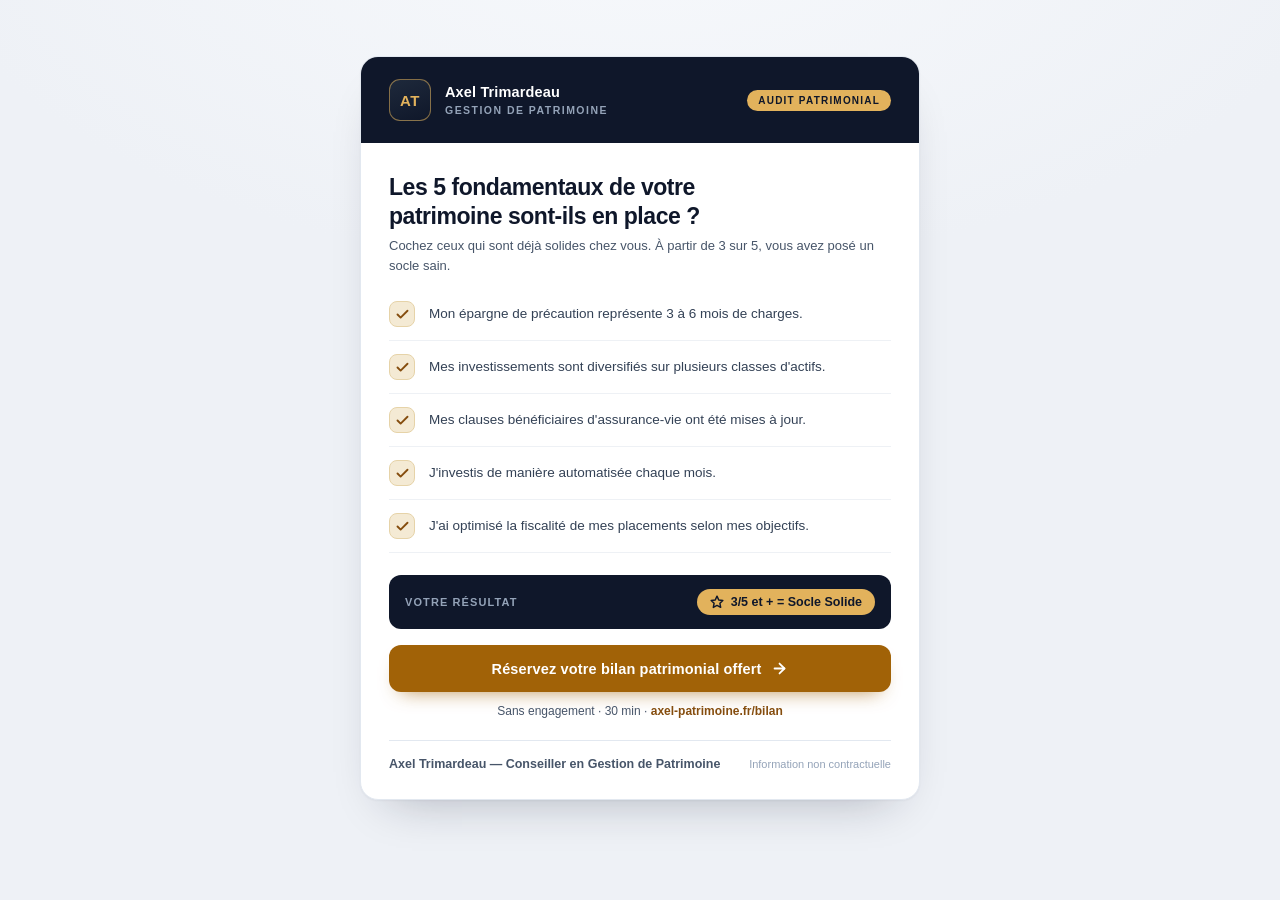
==== test_visuel.html @ 92d30334 "feat: optimize Audit Patrimonial checklist visual Apply ui-ux-pro-max design review recommendations " ====
<!DOCTYPE html>
<html lang="fr">
<head>
<meta charset="UTF-8">
<meta name="viewport" content="width=device-width, initial-scale=1">
<title>Audit Patrimonial — Les 5 fondamentaux | Axel Trimardeau</title>
<style>
  :root {
    --navy:      #0f172a;
    --navy-2:    #1e293b;
    --ink:       #1e293b;
    --ink-soft:  #334155;
    --muted:     #475569;
    --line:      #eef1f5;
    --line-2:    #e2e8f0;
    --page:      #eef1f6;
    --card:      #ffffff;
    --gold:      #a16207;
    --gold-deep: #854d0e;
    --gold-soft: #f4ead4;
    --gold-line: #e6d3a8;
    --gold-lite: #e2b25c;
    --sans: -apple-system, BlinkMacSystemFont, "Segoe UI", Roboto, Helvetica, Arial, sans-serif;
  }
  * { box-sizing: border-box; }
  html, body { margin: 0; padding: 0; }
  body {
    background:
      radial-gradient(1200px 600px at 50% -10%, #f7f9fc 0%, var(--page) 60%);
    font-family: var(--sans);
    color: var(--ink);
    -webkit-font-smoothing: antialiased;
    text-rendering: optimizeLegibility;
    display: flex;
    justify-content: center;
    align-items: flex-start;
    min-height: 100vh;
    padding: clamp(20px, 5vw, 56px);
  }

  .card {
    background: var(--card);
    border: 1px solid var(--line-2);
    border-radius: 18px;
    width: 100%;
    max-width: 560px;
    overflow: hidden;
    box-shadow:
      0 1px 2px rgba(15, 23, 42, .04),
      0 24px 48px -28px rgba(15, 23, 42, .32);
  }

  /* ---- Brand header ---- */
  .head {
    display: flex;
    align-items: center;
    gap: 14px;
    padding: 22px 28px;
    background: var(--navy);
    color: #fff;
  }
  .monogram {
    width: 42px; height: 42px; flex-shrink: 0;
    border-radius: 11px;
    border: 1.5px solid rgba(226, 178, 92, .55);
    background: linear-gradient(160deg, #1e293b, #0f172a);
    display: grid; place-items: center;
    font-weight: 800; font-size: 15px; letter-spacing: .04em;
    color: var(--gold-lite);
  }
  .brand { display: flex; flex-direction: column; line-height: 1.25; }
  .brand .name { font-size: 14.5px; font-weight: 700; letter-spacing: .01em; color: #fff; }
  .brand .role {
    font-size: 10.5px; font-weight: 600; letter-spacing: .14em; text-transform: uppercase;
    color: #94a3b8; margin-top: 2px;
  }
  .head .badge {
    margin-left: auto;
    font-size: 10px; font-weight: 700; letter-spacing: .12em; text-transform: uppercase;
    color: var(--navy); background: var(--gold-lite);
    padding: 5px 11px; border-radius: 999px; white-space: nowrap;
  }

  /* ---- Body ---- */
  .body { padding: 30px 28px 28px; }
  h1 {
    font-size: clamp(20px, 4.6vw, 23px);
    font-weight: 800;
    line-height: 1.24;
    letter-spacing: -.02em;
    margin: 0 0 6px;
    color: var(--navy);
    text-wrap: balance;
  }
  .kicker {
    font-size: 13px; color: var(--muted); margin: 0 0 22px; line-height: 1.5;
  }

  ul.checklist { list-style: none; margin: 0; padding: 0; }
  ul.checklist li {
    display: flex; align-items: center; gap: 14px;
    padding: 13px 0;
    border-bottom: 1px solid var(--line);
  }
  ul.checklist li:first-child { padding-top: 4px; }
  .mark {
    width: 26px; height: 26px; flex-shrink: 0;
    border-radius: 8px;
    background: var(--gold-soft);
    border: 1px solid var(--gold-line);
    display: grid; place-items: center;
    color: var(--gold-deep);
  }
  .mark svg { width: 15px; height: 15px; display: block; }
  .item-text {
    font-size: 13.5px; font-weight: 500; color: var(--ink-soft); line-height: 1.45;
  }

  /* ---- Score result ---- */
  .score {
    display: flex; align-items: center; gap: 12px;
    margin-top: 22px; padding: 14px 16px;
    background: var(--navy);
    border-radius: 12px;
  }
  .score .lab {
    font-size: 11px; font-weight: 600; letter-spacing: .1em; text-transform: uppercase;
    color: #94a3b8;
  }
  .score .pill {
    margin-left: auto;
    display: inline-flex; align-items: center; gap: 7px;
    font-size: 12.5px; font-weight: 700;
    color: var(--navy); background: var(--gold-lite);
    padding: 6px 13px; border-radius: 999px;
    font-variant-numeric: tabular-nums;
  }
  .score .pill svg { width: 14px; height: 14px; }

  /* ---- CTA ---- */
  .cta {
    display: flex; align-items: center; justify-content: center; gap: 10px;
    width: 100%;
    margin-top: 16px;
    padding: 15px 20px;
    background: var(--gold);
    color: #fff;
    font-size: 14.5px; font-weight: 700; letter-spacing: .01em;
    text-decoration: none;
    border: none; border-radius: 12px;
    cursor: pointer;
    transition: background .18s ease, transform .18s ease, box-shadow .18s ease;
    box-shadow: 0 10px 20px -12px rgba(161, 98, 7, .8);
  }
  .cta:hover { background: var(--gold-deep); transform: translateY(-1px); box-shadow: 0 14px 24px -12px rgba(133, 77, 14, .85); }
  .cta:focus-visible { outline: 3px solid var(--gold-lite); outline-offset: 2px; }
  .cta svg { width: 17px; height: 17px; }
  .cta-note {
    text-align: center; font-size: 12px; color: var(--muted); margin: 12px 0 0;
    font-variant-numeric: tabular-nums;
  }
  .cta-note b { color: var(--gold-deep); font-weight: 700; }

  /* ---- Footer ---- */
  .foot {
    margin-top: 22px; padding-top: 16px;
    border-top: 1px solid var(--line-2);
    display: flex; align-items: center; justify-content: space-between; gap: 12px; flex-wrap: wrap;
  }
  .foot .sig { font-size: 12.5px; font-weight: 700; color: var(--muted); }
  .foot .disc { font-size: 11px; color: #94a3b8; }

  @media (prefers-reduced-motion: reduce) {
    .cta { transition: none; }
    .cta:hover { transform: none; }
  }
</style>
</head>
<body>

  <div class="card">
    <div class="head">
      <div class="monogram" aria-hidden="true">AT</div>
      <div class="brand">
        <span class="name">Axel Trimardeau</span>
        <span class="role">Gestion de Patrimoine</span>
      </div>
      <span class="badge">Audit Patrimonial</span>
    </div>

    <div class="body">
      <h1>Les 5 fondamentaux de votre patrimoine sont-ils en place&nbsp;?</h1>
      <p class="kicker">Cochez ceux qui sont déjà solides chez vous. À partir de 3 sur 5, vous avez posé un socle sain.</p>

      <ul class="checklist">
        <li>
          <span class="mark" aria-hidden="true"><svg viewBox="0 0 24 24" fill="none" stroke="currentColor" stroke-width="3" stroke-linecap="round" stroke-linejoin="round"><polyline points="20 6 9 17 4 12"/></svg></span>
          <span class="item-text">Mon épargne de précaution représente 3 à 6 mois de charges.</span>
        </li>
        <li>
          <span class="mark" aria-hidden="true"><svg viewBox="0 0 24 24" fill="none" stroke="currentColor" stroke-width="3" stroke-linecap="round" stroke-linejoin="round"><polyline points="20 6 9 17 4 12"/></svg></span>
          <span class="item-text">Mes investissements sont diversifiés sur plusieurs classes d'actifs.</span>
        </li>
        <li>
          <span class="mark" aria-hidden="true"><svg viewBox="0 0 24 24" fill="none" stroke="currentColor" stroke-width="3" stroke-linecap="round" stroke-linejoin="round"><polyline points="20 6 9 17 4 12"/></svg></span>
          <span class="item-text">Mes clauses bénéficiaires d'assurance-vie ont été mises à jour.</span>
        </li>
        <li>
          <span class="mark" aria-hidden="true"><svg viewBox="0 0 24 24" fill="none" stroke="currentColor" stroke-width="3" stroke-linecap="round" stroke-linejoin="round"><polyline points="20 6 9 17 4 12"/></svg></span>
          <span class="item-text">J'investis de manière automatisée chaque mois.</span>
        </li>
        <li>
          <span class="mark" aria-hidden="true"><svg viewBox="0 0 24 24" fill="none" stroke="currentColor" stroke-width="3" stroke-linecap="round" stroke-linejoin="round"><polyline points="20 6 9 17 4 12"/></svg></span>
          <span class="item-text">J'ai optimisé la fiscalité de mes placements selon mes objectifs.</span>
        </li>
      </ul>

      <div class="score">
        <span class="lab">Votre résultat</span>
        <span class="pill">
          <svg viewBox="0 0 24 24" fill="none" stroke="currentColor" stroke-width="2.5" stroke-linecap="round" stroke-linejoin="round"><path d="M12 2 15 8.5l7 .9-5 4.8 1.3 7L12 17.8 5.7 21.2 7 14.2l-5-4.8 7-.9z"/></svg>
          3/5 et + = Socle Solide
        </span>
      </div>

      <a class="cta" href="https://axel-patrimoine.fr/bilan">
        Réservez votre bilan patrimonial offert
        <svg viewBox="0 0 24 24" fill="none" stroke="currentColor" stroke-width="2.5" stroke-linecap="round" stroke-linejoin="round"><line x1="5" y1="12" x2="19" y2="12"/><polyline points="12 5 19 12 12 19"/></svg>
      </a>
      <p class="cta-note">Sans engagement · 30 min · <b>axel-patrimoine.fr/bilan</b></p>

      <div class="foot">
        <span class="sig">Axel Trimardeau — Conseiller en Gestion de Patrimoine</span>
        <span class="disc">Information non contractuelle</span>
      </div>
    </div>
  </div>

</body>
</html>
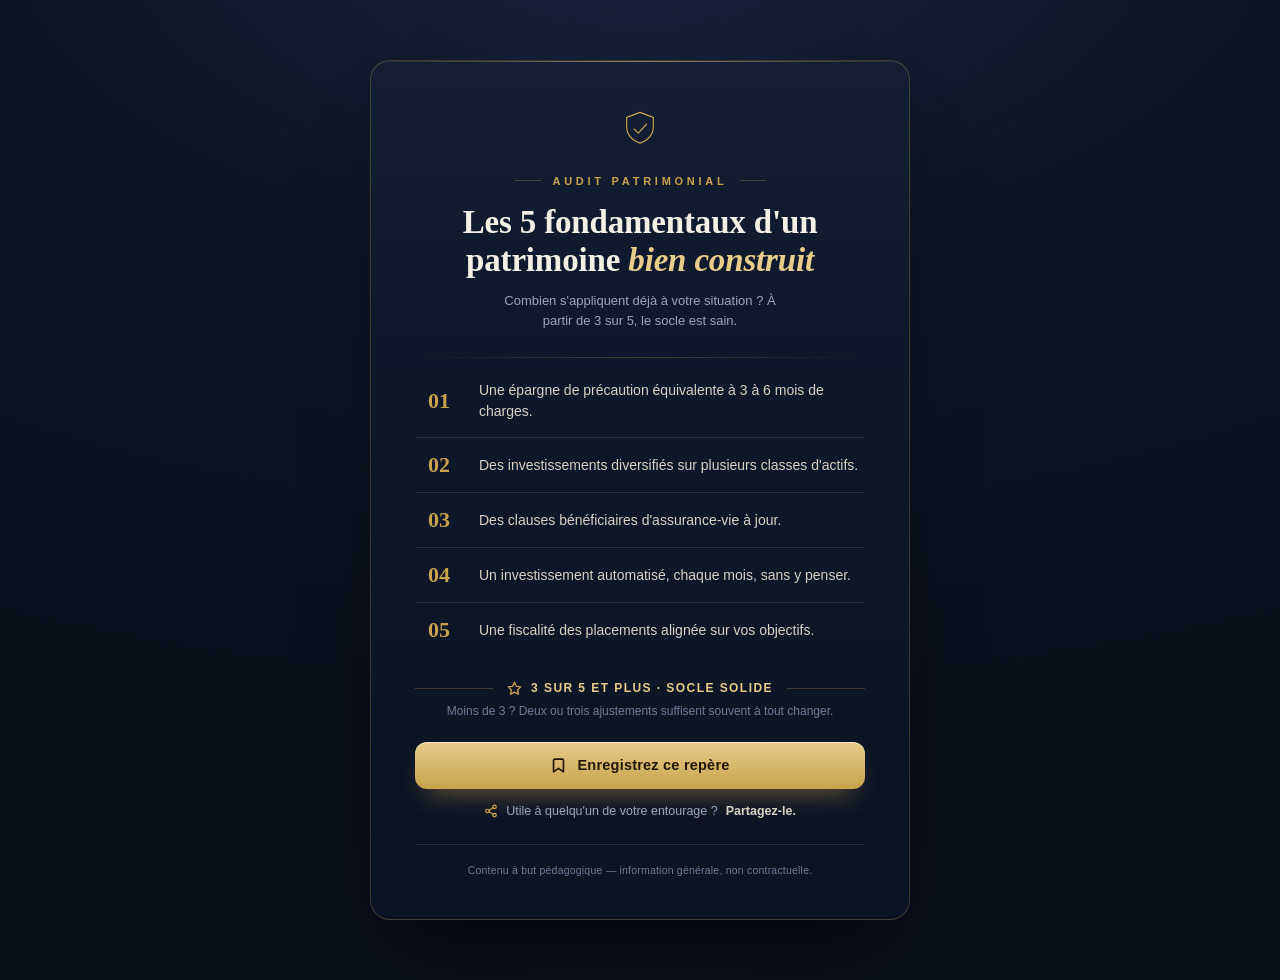
==== commit 9bd6fd5f: "refactor: rework Audit Patrimonial visual as editorial poster - Remove personal name, monogram and a" ====
--- a/test_visuel.html
+++ b/test_visuel.html
@@ -3,172 +3,177 @@
 <head>
 <meta charset="UTF-8">
 <meta name="viewport" content="width=device-width, initial-scale=1">
-<title>Audit Patrimonial — Les 5 fondamentaux | Axel Trimardeau</title>
+<title>Audit Patrimonial — Les 5 fondamentaux</title>
 <style>
   :root {
-    --navy:      #0f172a;
-    --navy-2:    #1e293b;
-    --ink:       #1e293b;
-    --ink-soft:  #334155;
-    --muted:     #475569;
-    --line:      #eef1f5;
-    --line-2:    #e2e8f0;
-    --page:      #eef1f6;
-    --card:      #ffffff;
-    --gold:      #a16207;
-    --gold-deep: #854d0e;
-    --gold-soft: #f4ead4;
-    --gold-line: #e6d3a8;
-    --gold-lite: #e2b25c;
-    --sans: -apple-system, BlinkMacSystemFont, "Segoe UI", Roboto, Helvetica, Arial, sans-serif;
+    --bg-0:      #0a0f1c;
+    --bg-1:      #0e1526;
+    --bg-2:      #16233d;
+    --ivory:     #f4efe4;
+    --ivory-dim: #d9d2c2;
+    --slate:     #9aa6bd;
+    --slate-2:   #6f7c96;
+    --gold:      #c8a24c;
+    --gold-hi:   #e6cd8a;
+    --gold-deep: #a07d33;
+    --hair:      rgba(200, 162, 76, .26);
+    --hair-soft: rgba(244, 239, 228, .10);
+    --serif: "Iowan Old Style", "Palatino Linotype", Palatino, "Book Antiqua", Georgia, "Times New Roman", serif;
+    --sans:  -apple-system, BlinkMacSystemFont, "Segoe UI", Roboto, Helvetica, Arial, sans-serif;
   }
   * { box-sizing: border-box; }
   html, body { margin: 0; padding: 0; }
   body {
+    font-family: var(--sans);
     background:
-      radial-gradient(1200px 600px at 50% -10%, #f7f9fc 0%, var(--page) 60%);
-    font-family: var(--sans);
-    color: var(--ink);
+      radial-gradient(120% 80% at 50% -8%, var(--bg-2) 0%, var(--bg-1) 42%, var(--bg-0) 100%);
+    color: var(--ivory);
     -webkit-font-smoothing: antialiased;
     text-rendering: optimizeLegibility;
     display: flex;
     justify-content: center;
     align-items: flex-start;
     min-height: 100vh;
-    padding: clamp(20px, 5vw, 56px);
-  }
-
-  .card {
-    background: var(--card);
-    border: 1px solid var(--line-2);
-    border-radius: 18px;
+    padding: clamp(20px, 5vw, 60px);
+  }
+
+  .poster {
+    position: relative;
     width: 100%;
-    max-width: 560px;
+    max-width: 540px;
+    padding: clamp(30px, 6vw, 48px) clamp(26px, 5.5vw, 44px) clamp(28px, 5vw, 40px);
+    border: 1px solid var(--hair);
+    border-radius: 20px;
+    background:
+      linear-gradient(180deg, rgba(255,255,255,.02), rgba(255,255,255,0) 30%),
+      linear-gradient(180deg, #101a30 0%, #0c1322 100%);
+    box-shadow:
+      0 1px 0 rgba(255,255,255,.04) inset,
+      0 40px 80px -40px rgba(0,0,0,.85);
     overflow: hidden;
-    box-shadow:
-      0 1px 2px rgba(15, 23, 42, .04),
-      0 24px 48px -28px rgba(15, 23, 42, .32);
-  }
-
-  /* ---- Brand header ---- */
-  .head {
-    display: flex;
+  }
+  /* thin luminous top edge */
+  .poster::before {
+    content: "";
+    position: absolute; inset: 0 0 auto 0; height: 1px;
+    background: linear-gradient(90deg, transparent, var(--gold-hi), transparent);
+    opacity: .55;
+  }
+
+  /* ---- Masthead ---- */
+  .mast { text-align: center; margin-bottom: 26px; }
+  .eyebrow {
+    display: inline-flex; align-items: center; gap: 12px;
+    font-size: 11px; font-weight: 700; letter-spacing: .34em; text-transform: uppercase;
+    color: var(--gold);
+    margin: 0;
+  }
+  .eyebrow::before, .eyebrow::after {
+    content: ""; width: 26px; height: 1px; background: var(--hair);
+  }
+  .crest {
+    width: 40px; height: 40px; margin: 0 auto 18px;
+    color: var(--gold);
+    display: grid; place-items: center;
+  }
+  .crest svg { width: 40px; height: 40px; display: block; }
+
+  h1 {
+    font-family: var(--serif);
+    font-weight: 600;
+    font-size: clamp(25px, 6vw, 33px);
+    line-height: 1.16;
+    letter-spacing: -.005em;
+    margin: 16px 0 0;
+    color: var(--ivory);
+    text-wrap: balance;
+  }
+  h1 em { font-style: italic; color: var(--gold-hi); }
+  .kicker {
+    font-size: 13px; line-height: 1.55; color: var(--slate);
+    max-width: 40ch; margin: 12px auto 0;
+  }
+
+  .rule {
+    height: 1px; margin: 26px 0 6px;
+    background: linear-gradient(90deg, transparent, var(--hair), transparent);
+  }
+
+  /* ---- The five fundamentals (editorial numbered list) ---- */
+  ol.list { list-style: none; margin: 0; padding: 0; counter-reset: f; }
+  ol.list li {
+    display: grid;
+    grid-template-columns: 44px 1fr;
     align-items: center;
-    gap: 14px;
-    padding: 22px 28px;
-    background: var(--navy);
-    color: #fff;
-  }
-  .monogram {
-    width: 42px; height: 42px; flex-shrink: 0;
-    border-radius: 11px;
-    border: 1.5px solid rgba(226, 178, 92, .55);
-    background: linear-gradient(160deg, #1e293b, #0f172a);
-    display: grid; place-items: center;
-    font-weight: 800; font-size: 15px; letter-spacing: .04em;
-    color: var(--gold-lite);
-  }
-  .brand { display: flex; flex-direction: column; line-height: 1.25; }
-  .brand .name { font-size: 14.5px; font-weight: 700; letter-spacing: .01em; color: #fff; }
-  .brand .role {
-    font-size: 10.5px; font-weight: 600; letter-spacing: .14em; text-transform: uppercase;
-    color: #94a3b8; margin-top: 2px;
-  }
-  .head .badge {
-    margin-left: auto;
-    font-size: 10px; font-weight: 700; letter-spacing: .12em; text-transform: uppercase;
-    color: var(--navy); background: var(--gold-lite);
-    padding: 5px 11px; border-radius: 999px; white-space: nowrap;
-  }
-
-  /* ---- Body ---- */
-  .body { padding: 30px 28px 28px; }
-  h1 {
-    font-size: clamp(20px, 4.6vw, 23px);
-    font-weight: 800;
-    line-height: 1.24;
-    letter-spacing: -.02em;
-    margin: 0 0 6px;
-    color: var(--navy);
-    text-wrap: balance;
-  }
-  .kicker {
-    font-size: 13px; color: var(--muted); margin: 0 0 22px; line-height: 1.5;
-  }
-
-  ul.checklist { list-style: none; margin: 0; padding: 0; }
-  ul.checklist li {
-    display: flex; align-items: center; gap: 14px;
-    padding: 13px 0;
-    border-bottom: 1px solid var(--line);
-  }
-  ul.checklist li:first-child { padding-top: 4px; }
-  .mark {
-    width: 26px; height: 26px; flex-shrink: 0;
-    border-radius: 8px;
-    background: var(--gold-soft);
-    border: 1px solid var(--gold-line);
-    display: grid; place-items: center;
-    color: var(--gold-deep);
-  }
-  .mark svg { width: 15px; height: 15px; display: block; }
-  .item-text {
-    font-size: 13.5px; font-weight: 500; color: var(--ink-soft); line-height: 1.45;
-  }
-
-  /* ---- Score result ---- */
-  .score {
-    display: flex; align-items: center; gap: 12px;
-    margin-top: 22px; padding: 14px 16px;
-    background: var(--navy);
-    border-radius: 12px;
-  }
-  .score .lab {
-    font-size: 11px; font-weight: 600; letter-spacing: .1em; text-transform: uppercase;
-    color: #94a3b8;
-  }
-  .score .pill {
-    margin-left: auto;
-    display: inline-flex; align-items: center; gap: 7px;
-    font-size: 12.5px; font-weight: 700;
-    color: var(--navy); background: var(--gold-lite);
-    padding: 6px 13px; border-radius: 999px;
+    gap: 18px;
+    padding: 16px 2px;
+    border-bottom: 1px solid var(--hair-soft);
+  }
+  ol.list li:last-child { border-bottom: none; }
+  ol.list li .n {
+    font-family: var(--serif);
     font-variant-numeric: tabular-nums;
-  }
-  .score .pill svg { width: 14px; height: 14px; }
-
-  /* ---- CTA ---- */
+    font-size: 22px;
+    font-weight: 600;
+    color: var(--gold);
+    line-height: 1;
+    text-align: center;
+  }
+  ol.list li .n::before { counter-increment: f; content: "0" counter(f); }
+  ol.list li .t {
+    font-size: 14px; font-weight: 500; line-height: 1.45; color: var(--ivory-dim);
+  }
+
+  /* ---- Score seal ---- */
+  .seal {
+    display: flex; align-items: center; justify-content: center; gap: 14px;
+    margin: 24px 0 4px;
+  }
+  .seal .ln { flex: 1; height: 1px; background: var(--hair); }
+  .seal .txt {
+    display: inline-flex; align-items: center; gap: 9px;
+    font-size: 12px; font-weight: 700; letter-spacing: .12em; text-transform: uppercase;
+    color: var(--gold-hi);
+    font-variant-numeric: tabular-nums;
+    white-space: nowrap;
+  }
+  .seal .txt svg { width: 15px; height: 15px; color: var(--gold); }
+  .seal-note { text-align: center; font-size: 12px; color: var(--slate-2); margin: 8px 0 0; }
+
+  /* ---- CTA : save + share ---- */
   .cta {
     display: flex; align-items: center; justify-content: center; gap: 10px;
     width: 100%;
-    margin-top: 16px;
+    margin-top: 24px;
     padding: 15px 20px;
-    background: var(--gold);
-    color: #fff;
-    font-size: 14.5px; font-weight: 700; letter-spacing: .01em;
+    border: none; border-radius: 12px;
+    background: linear-gradient(180deg, var(--gold-hi), var(--gold));
+    color: #201603;
+    font-family: var(--sans);
+    font-size: 14.5px; font-weight: 700; letter-spacing: .015em;
     text-decoration: none;
-    border: none; border-radius: 12px;
     cursor: pointer;
-    transition: background .18s ease, transform .18s ease, box-shadow .18s ease;
-    box-shadow: 0 10px 20px -12px rgba(161, 98, 7, .8);
-  }
-  .cta:hover { background: var(--gold-deep); transform: translateY(-1px); box-shadow: 0 14px 24px -12px rgba(133, 77, 14, .85); }
-  .cta:focus-visible { outline: 3px solid var(--gold-lite); outline-offset: 2px; }
+    box-shadow: 0 14px 28px -14px rgba(200,162,76,.7), 0 1px 0 rgba(255,255,255,.5) inset;
+    transition: transform .18s ease, box-shadow .18s ease, filter .18s ease;
+  }
+  .cta:hover { transform: translateY(-1px); filter: brightness(1.04); box-shadow: 0 18px 34px -14px rgba(200,162,76,.8), 0 1px 0 rgba(255,255,255,.6) inset; }
+  .cta:focus-visible { outline: 3px solid var(--gold-hi); outline-offset: 3px; }
   .cta svg { width: 17px; height: 17px; }
   .cta-note {
-    text-align: center; font-size: 12px; color: var(--muted); margin: 12px 0 0;
-    font-variant-numeric: tabular-nums;
-  }
-  .cta-note b { color: var(--gold-deep); font-weight: 700; }
-
-  /* ---- Footer ---- */
+    display: inline-flex; align-items: center; justify-content: center; gap: 8px;
+    width: 100%; text-align: center;
+    font-size: 12.5px; color: var(--slate); margin: 13px 0 0; line-height: 1.5;
+  }
+  .cta-note svg { width: 14px; height: 14px; color: var(--gold); flex-shrink: 0; }
+  .cta-note b { color: var(--ivory-dim); font-weight: 700; }
+
+  /* ---- Footer : neutral, no name ---- */
   .foot {
-    margin-top: 22px; padding-top: 16px;
-    border-top: 1px solid var(--line-2);
-    display: flex; align-items: center; justify-content: space-between; gap: 12px; flex-wrap: wrap;
-  }
-  .foot .sig { font-size: 12.5px; font-weight: 700; color: var(--muted); }
-  .foot .disc { font-size: 11px; color: #94a3b8; }
+    margin-top: 22px; padding-top: 15px;
+    border-top: 1px solid var(--hair-soft);
+    text-align: center;
+  }
+  .foot .disc { font-size: 10.5px; letter-spacing: .02em; color: var(--slate-2); line-height: 1.5; }
 
   @media (prefers-reduced-motion: reduce) {
     .cta { transition: none; }
@@ -178,61 +183,65 @@
 </head>
 <body>
 
-  <div class="card">
-    <div class="head">
-      <div class="monogram" aria-hidden="true">AT</div>
-      <div class="brand">
-        <span class="name">Axel Trimardeau</span>
-        <span class="role">Gestion de Patrimoine</span>
+  <div class="poster">
+    <div class="mast">
+      <div class="crest" aria-hidden="true">
+        <svg viewBox="0 0 48 48" fill="none" stroke="currentColor" stroke-width="1.4" stroke-linecap="round" stroke-linejoin="round">
+          <path d="M24 4 8 10v11c0 10 7 16.5 16 20 9-3.5 16-10 16-20V10z"/>
+          <path d="m17 24 5 5 10-11"/>
+        </svg>
       </div>
-      <span class="badge">Audit Patrimonial</span>
+      <p class="eyebrow">Audit Patrimonial</p>
+      <h1>Les 5 fondamentaux d'un patrimoine <em>bien construit</em></h1>
+      <p class="kicker">Combien s'appliquent déjà à votre situation&nbsp;? À partir de 3 sur 5, le socle est sain.</p>
     </div>
 
-    <div class="body">
-      <h1>Les 5 fondamentaux de votre patrimoine sont-ils en place&nbsp;?</h1>
-      <p class="kicker">Cochez ceux qui sont déjà solides chez vous. À partir de 3 sur 5, vous avez posé un socle sain.</p>
-
-      <ul class="checklist">
-        <li>
-          <span class="mark" aria-hidden="true"><svg viewBox="0 0 24 24" fill="none" stroke="currentColor" stroke-width="3" stroke-linecap="round" stroke-linejoin="round"><polyline points="20 6 9 17 4 12"/></svg></span>
-          <span class="item-text">Mon épargne de précaution représente 3 à 6 mois de charges.</span>
-        </li>
-        <li>
-          <span class="mark" aria-hidden="true"><svg viewBox="0 0 24 24" fill="none" stroke="currentColor" stroke-width="3" stroke-linecap="round" stroke-linejoin="round"><polyline points="20 6 9 17 4 12"/></svg></span>
-          <span class="item-text">Mes investissements sont diversifiés sur plusieurs classes d'actifs.</span>
-        </li>
-        <li>
-          <span class="mark" aria-hidden="true"><svg viewBox="0 0 24 24" fill="none" stroke="currentColor" stroke-width="3" stroke-linecap="round" stroke-linejoin="round"><polyline points="20 6 9 17 4 12"/></svg></span>
-          <span class="item-text">Mes clauses bénéficiaires d'assurance-vie ont été mises à jour.</span>
-        </li>
-        <li>
-          <span class="mark" aria-hidden="true"><svg viewBox="0 0 24 24" fill="none" stroke="currentColor" stroke-width="3" stroke-linecap="round" stroke-linejoin="round"><polyline points="20 6 9 17 4 12"/></svg></span>
-          <span class="item-text">J'investis de manière automatisée chaque mois.</span>
-        </li>
-        <li>
-          <span class="mark" aria-hidden="true"><svg viewBox="0 0 24 24" fill="none" stroke="currentColor" stroke-width="3" stroke-linecap="round" stroke-linejoin="round"><polyline points="20 6 9 17 4 12"/></svg></span>
-          <span class="item-text">J'ai optimisé la fiscalité de mes placements selon mes objectifs.</span>
-        </li>
-      </ul>
-
-      <div class="score">
-        <span class="lab">Votre résultat</span>
-        <span class="pill">
-          <svg viewBox="0 0 24 24" fill="none" stroke="currentColor" stroke-width="2.5" stroke-linecap="round" stroke-linejoin="round"><path d="M12 2 15 8.5l7 .9-5 4.8 1.3 7L12 17.8 5.7 21.2 7 14.2l-5-4.8 7-.9z"/></svg>
-          3/5 et + = Socle Solide
-        </span>
-      </div>
-
-      <a class="cta" href="https://axel-patrimoine.fr/bilan">
-        Réservez votre bilan patrimonial offert
-        <svg viewBox="0 0 24 24" fill="none" stroke="currentColor" stroke-width="2.5" stroke-linecap="round" stroke-linejoin="round"><line x1="5" y1="12" x2="19" y2="12"/><polyline points="12 5 19 12 12 19"/></svg>
-      </a>
-      <p class="cta-note">Sans engagement · 30 min · <b>axel-patrimoine.fr/bilan</b></p>
-
-      <div class="foot">
-        <span class="sig">Axel Trimardeau — Conseiller en Gestion de Patrimoine</span>
-        <span class="disc">Information non contractuelle</span>
-      </div>
+    <div class="rule"></div>
+
+    <ol class="list">
+      <li>
+        <span class="n" aria-hidden="true"></span>
+        <span class="t">Une épargne de précaution équivalente à 3 à 6 mois de charges.</span>
+      </li>
+      <li>
+        <span class="n" aria-hidden="true"></span>
+        <span class="t">Des investissements diversifiés sur plusieurs classes d'actifs.</span>
+      </li>
+      <li>
+        <span class="n" aria-hidden="true"></span>
+        <span class="t">Des clauses bénéficiaires d'assurance-vie à jour.</span>
+      </li>
+      <li>
+        <span class="n" aria-hidden="true"></span>
+        <span class="t">Un investissement automatisé, chaque mois, sans y penser.</span>
+      </li>
+      <li>
+        <span class="n" aria-hidden="true"></span>
+        <span class="t">Une fiscalité des placements alignée sur vos objectifs.</span>
+      </li>
+    </ol>
+
+    <div class="seal">
+      <span class="ln"></span>
+      <span class="txt">
+        <svg viewBox="0 0 24 24" fill="none" stroke="currentColor" stroke-width="2.2" stroke-linecap="round" stroke-linejoin="round"><path d="M12 2 15 8.5l7 .9-5 4.8 1.3 7L12 17.8 5.7 21.2 7 14.2l-5-4.8 7-.9z"/></svg>
+        3 sur 5 et plus · Socle Solide
+      </span>
+      <span class="ln"></span>
+    </div>
+    <p class="seal-note">Moins de 3&nbsp;? Deux ou trois ajustements suffisent souvent à tout changer.</p>
+
+    <button class="cta" type="button">
+      <svg viewBox="0 0 24 24" fill="none" stroke="currentColor" stroke-width="2.3" stroke-linecap="round" stroke-linejoin="round"><path d="M19 21l-7-5-7 5V5a2 2 0 0 1 2-2h10a2 2 0 0 1 2 2z"/></svg>
+      Enregistrez ce repère
+    </button>
+    <p class="cta-note">
+      <svg viewBox="0 0 24 24" fill="none" stroke="currentColor" stroke-width="2.1" stroke-linecap="round" stroke-linejoin="round"><circle cx="18" cy="5" r="3"/><circle cx="6" cy="12" r="3"/><circle cx="18" cy="19" r="3"/><line x1="8.6" y1="10.7" x2="15.4" y2="6.3"/><line x1="8.6" y1="13.3" x2="15.4" y2="17.7"/></svg>
+      Utile à quelqu'un de votre entourage&nbsp;? <b>Partagez-le.</b>
+    </p>
+
+    <div class="foot">
+      <span class="disc">Contenu à but pédagogique — information générale, non contractuelle.</span>
     </div>
   </div>
 
